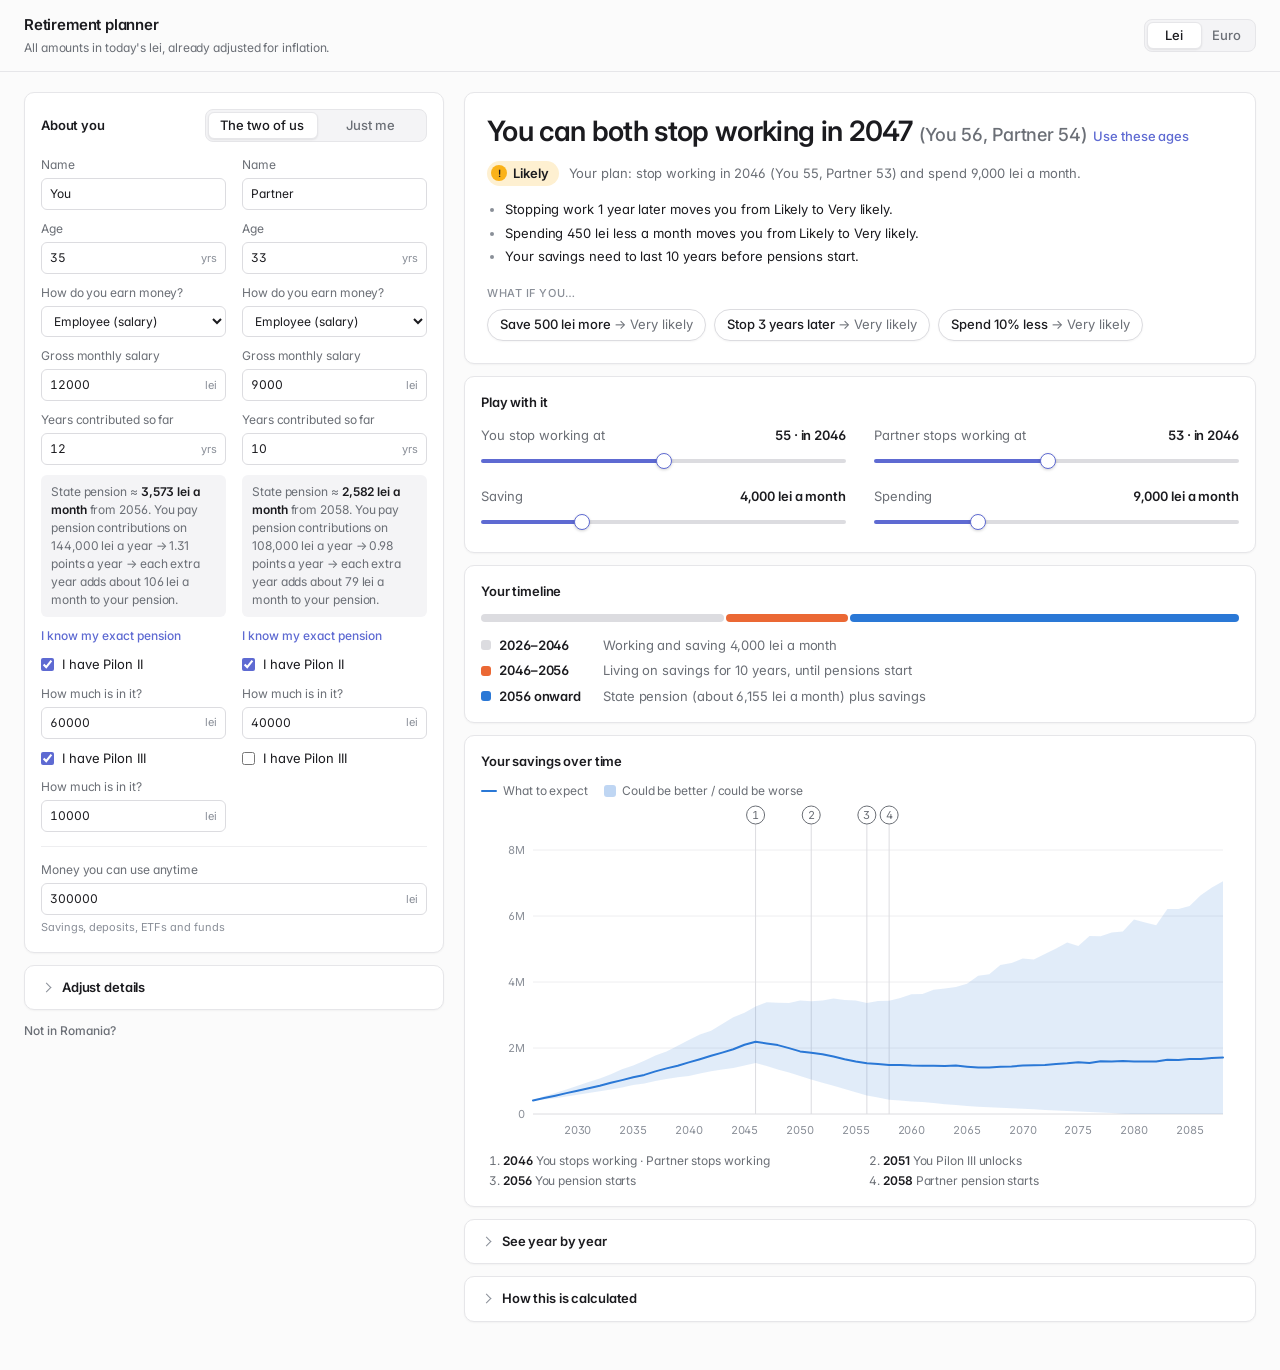
==== retirement/index.html @ 1a61c6ea "Add files via upload" ====
<!DOCTYPE html>
<html lang="en">
<head>
<meta charset="utf-8">
<meta name="viewport" content="width=device-width, initial-scale=1">
<title>Retirement planner</title>
<link rel="preconnect" href="https://fonts.googleapis.com">
<link rel="preconnect" href="https://fonts.gstatic.com" crossorigin>
<link rel="stylesheet" href="https://fonts.googleapis.com/css2?family=Inter:wght@400;500;600&display=swap">
<link rel="stylesheet" href="styles.css?v=4">
</head>
<body>
<header class="top">
  <div>
    <h1>Retirement planner</h1>
    <p class="sub" id="moneyNote"></p>
  </div>
  <div class="seg" id="currency" role="group" aria-label="Currency">
    <button type="button" data-cur="RON">Lei</button>
    <button type="button" data-cur="EUR">Euro</button>
  </div>
</header>

<main class="layout">
  <form class="inputs" id="form" autocomplete="off" onsubmit="return false"></form>

  <section class="results">
    <div class="card answer" id="answer" aria-live="polite">
      <div class="headline" id="headline">Working it out…</div>
      <div class="verdict" id="verdict"></div>
      <ul class="steps" id="steps"></ul>
      <p class="eyebrow">What if you…</p>
      <div class="whatif" id="whatif"></div>
    </div>

    <div class="card" id="playCard">
      <h2>Play with it</h2>
      <div class="play" id="play"></div>
    </div>

    <div class="card">
      <h2>Your timeline</h2>
      <div id="timeline"></div>
    </div>

    <div class="card">
      <h2>Your savings over time</h2>
      <div class="legend" id="wealthLegend"></div>
      <div class="chart" id="wealthChart"></div>
      <ol class="milestones" id="wealthMilestones"></ol>
    </div>

    <details class="card" id="yearCard">
      <summary><h2>See year by year</h2></summary>
      <p class="note">What pays for each month once you have stopped working, if markets do about as expected.</p>
      <div class="legend" id="incomeLegend"></div>
      <div class="chart" id="incomeChart"></div>
      <div class="tablewrap" id="table"></div>
    </details>

    <details class="card">
      <summary><h2>How this is calculated</h2></summary>
      <ul class="notes" id="notes"></ul>
    </details>
  </section>
</main>

<div class="tip" id="tip" hidden></div>
<script src="engine.js?v=4"></script>
<script src="app.js?v=4"></script>
</body>
</html>
---- retirement/styles.css ----
:root {
  color-scheme: light;
  --page: #fbfbfb; --surface: #ffffff; --ink: #1b1b1f; --ink2: #6b6f76; --muted: #8a8f98;
  --grid: #eeeef0; --axis: #dcdce0; --border: #e6e6e9; --field: #ffffff; --hover: #f4f4f6;
  --accent: #5e6ad2; --accent-soft: rgba(94, 106, 210, .12);
  --shadow: 0 1px 2px rgba(0, 0, 0, .04);
  /* chart series (validated palette) and status colours */
  --s1: #2a78d6; --s2: #eb6834; --s3: #1baf7a; --s4: #eda100; --s5: #e87ba4;
  --good: #0ca30c; --warning: #fab219; --critical: #d03b3b;
  /* motion: quick, ease-out, transform and opacity only */
  --ease-out: cubic-bezier(.23, 1, .32, 1);
  --fast: 140ms; --base: 220ms;
}
@media (prefers-color-scheme: dark) {
  :root {
    color-scheme: dark;
    --page: #08090a; --surface: #101113; --ink: #f7f8f8; --ink2: #9499a1; --muted: #7d828a;
    --grid: #1e2023; --axis: #2c2e33; --border: rgba(255, 255, 255, .08); --field: #0c0d0e; --hover: #17181b;
    --accent: #7c85e3; --accent-soft: rgba(124, 133, 227, .16);
    --shadow: none;
    --s1: #3987e5; --s2: #d95926; --s3: #199e70; --s4: #c98500; --s5: #d55181;
  }
}
* { box-sizing: border-box; }
body {
  margin: 0; background: var(--page); color: var(--ink);
  font: 13px/1.5 "Inter", system-ui, -apple-system, "Segoe UI", sans-serif;
  font-feature-settings: "cv11", "ss01"; letter-spacing: -0.006em;
  -webkit-font-smoothing: antialiased; text-rendering: optimizeLegibility;
}
h1 { font-size: 15px; font-weight: 600; margin: 0; letter-spacing: -0.012em; }
h2 { font-size: 13px; font-weight: 600; margin: 0 0 2px; letter-spacing: -0.01em; }
h3 { font-size: 12px; font-weight: 600; margin: 0 0 8px; }
.sub, .note { color: var(--ink2); margin: 2px 0 0; font-size: 12px; }
.top { display: flex; justify-content: space-between; align-items: center; gap: 16px; padding: 14px 24px; flex-wrap: wrap; border-bottom: 1px solid var(--border); margin-bottom: 20px; }
.layout { display: grid; grid-template-columns: minmax(340px, 420px) minmax(0, 1fr); gap: 20px; padding: 0 24px 48px; align-items: start; max-width: 1360px; margin: 0 auto; }

.card { background: var(--surface); border: 1px solid var(--border); border-radius: 10px; padding: 16px; box-shadow: var(--shadow); }
.inputs, .results { display: grid; grid-template-columns: minmax(0, 1fr); gap: 12px; min-width: 0; }
details.card { padding: 12px 16px; interpolate-size: allow-keywords; }
details.card > summary { cursor: pointer; list-style: none; display: flex; align-items: center; gap: 8px; border-radius: 6px; user-select: none; }
details.card > summary::-webkit-details-marker { display: none; }
details.card > summary::before { content: ""; width: 6px; height: 6px; border-right: 1.5px solid var(--muted); border-bottom: 1.5px solid var(--muted); transform: rotate(-45deg); transition: transform var(--base) var(--ease-out); margin: 0 4px 0 2px; }
details.card[open] > summary::before { transform: rotate(45deg); }
details.card > summary h2 { margin: 0; transition: color var(--fast) ease; }
details.card[open] > summary { margin-bottom: 12px; }
details.card::details-content { block-size: 0; opacity: 0; overflow: clip; transition: block-size var(--base) var(--ease-out), opacity var(--base) var(--ease-out), content-visibility var(--base) allow-discrete; }
details.card[open]::details-content { block-size: auto; opacity: 1; }
details.card .note { margin: 0 0 10px; }
details.card .people + .note { margin: 10px 0 0; }

/* Fields */
.grid2 { display: grid; grid-template-columns: 1fr 1fr; gap: 10px 12px; }
.grid2.sep { align-items: end; }
.f { display: flex; flex-direction: column; gap: 4px; font-size: 12px; color: var(--ink2); min-width: 0; }
.f small { color: var(--muted); font-size: 11px; }
.inp { display: flex; align-items: center; background: var(--field); border: 1px solid var(--axis); border-radius: 6px; transition: border-color var(--fast) ease, box-shadow var(--fast) ease; }
.inp:focus-within { border-color: var(--accent); box-shadow: 0 0 0 3px var(--accent-soft); }
.inp input, .inp select { flex: 1; min-width: 0; border: 0; background: transparent; color: var(--ink); font: inherit; padding: 6px 8px; outline: none; font-variant-numeric: tabular-nums; }
.inp em { font-style: normal; color: var(--muted); padding-right: 8px; font-size: 11px; white-space: nowrap; }
.check { flex-direction: row; align-items: center; gap: 8px; font-size: 13px; color: var(--ink); grid-column: 1 / -1; cursor: pointer; }
.check input { accent-color: var(--accent); margin: 0; }
.wide { grid-column: 1 / -1; }
.sep { margin-top: 14px; padding-top: 14px; border-top: 1px solid var(--grid); }
.gap { margin-top: 10px; }
.people { display: grid; grid-template-columns: 1fr 1fr; gap: 16px; }
.people > div { display: grid; gap: 10px; align-content: start; min-width: 0; }
.people.one { grid-template-columns: 1fr; }
.people.one > div { grid-template-columns: 1fr 1fr; }
.people > div > .wide, .people > div > .check, .people > div > .explain { grid-column: 1 / -1; }
.explain { margin: 0; font-size: 12px; color: var(--ink2); background: var(--hover); border-radius: 6px; padding: 8px 10px; }
.explain b { color: var(--ink); font-weight: 600; }
.cardhead { display: flex; justify-content: space-between; align-items: center; gap: 12px; margin-bottom: 14px; flex-wrap: wrap; }
.cardhead h2 { margin: 0; }
#adjust h3 { margin: 18px 0 8px; padding-top: 14px; border-top: 1px solid var(--grid); }
#adjust h3:first-of-type { border-top: 0; padding-top: 0; margin-top: 0; }

/* Buttons */
.btn { border: 1px solid var(--axis); background: var(--field); color: var(--ink); border-radius: 6px; padding: 5px 10px; font: inherit; font-weight: 500; cursor: pointer; box-shadow: var(--shadow); transition: transform var(--fast) var(--ease-out), background-color var(--fast) ease, border-color var(--fast) ease; }
.btn:active { transform: scale(.97); }
.btn:focus-visible, .seg button:focus-visible, summary:focus-visible { outline: 2px solid var(--accent); outline-offset: 2px; }
.btn.link { border: 0; background: none; box-shadow: none; padding: 0; color: var(--accent); font-weight: 500; }
.btn.link.wide { justify-self: start; font-size: 12px; text-align: left; }
#reset, #showCountry { justify-self: start; color: var(--ink2); font-size: 12px; }
.chip { border-radius: 999px; padding: 5px 12px; }
.chip span { color: var(--ink2); font-weight: 400; }
@media (hover: hover) {
  .btn:hover { background: var(--hover); border-color: var(--muted); }
  .btn.link:hover { background: none; text-decoration: underline; }
  details.card > summary:hover h2 { color: var(--accent); }
}
/* Segmented control with a sliding thumb */
.seg { position: relative; display: inline-grid; grid-template-columns: 1fr 1fr; padding: 2px; background: var(--hover); border: 1px solid var(--border); border-radius: 8px; }
.seg::before { content: ""; position: absolute; top: 2px; bottom: 2px; left: 2px; width: calc(50% - 2px); border-radius: 6px; background: var(--surface); border: 1px solid var(--border); box-shadow: 0 1px 2px rgba(0, 0, 0, .08); transition: transform var(--base) var(--ease-out); }
.seg:has(button:last-child[aria-pressed="true"])::before { transform: translateX(100%); }
.seg button { position: relative; border: 0; background: transparent; color: var(--ink2); font: inherit; font-weight: 500; padding: 4px 12px; cursor: pointer; white-space: nowrap; transition: color var(--fast) ease; }
.seg button[aria-pressed="true"] { color: var(--ink); }
.row { display: flex; gap: 8px; align-items: center; }
.row .inp { flex: 1; }
.scen { list-style: none; margin: 10px 0 0; padding: 0; display: grid; gap: 6px; }
.scen li { display: flex; align-items: center; gap: 8px; }
.scen li span { flex: 1; overflow: hidden; text-overflow: ellipsis; white-space: nowrap; }

/* Answer */
.answer { padding: 22px; }
.headline { font-size: 28px; font-weight: 600; line-height: 1.15; letter-spacing: -0.024em; text-wrap: balance; }
.headline .who { color: var(--ink2); font-weight: 500; font-size: 18px; letter-spacing: -0.012em; white-space: nowrap; }
.headline .btn.link { font-size: 13px; letter-spacing: -0.006em; }
.headline, .steps, .whatif { transition: opacity var(--fast) ease; }
.stale .headline, .stale .steps, .stale .whatif { opacity: .5; }
.headline.swap { animation: swap 260ms var(--ease-out); }
.verdict { display: flex; gap: 10px; align-items: center; flex-wrap: wrap; margin-top: 14px; color: var(--ink2); }
.status { display: inline-flex; align-items: center; gap: 6px; font-weight: 600; color: var(--ink); padding: 3px 10px 3px 4px; border-radius: 999px; }
.status i { width: 16px; height: 16px; border-radius: 50%; display: inline-grid; place-items: center; color: #fff; font-style: normal; font-size: 10px; }
.status.good { background: color-mix(in srgb, var(--good) 14%, transparent); } .status.good i { background: var(--good); }
.status.warning { background: color-mix(in srgb, var(--warning) 20%, transparent); } .status.warning i { background: var(--warning); color: #1b1b1f; }
.status.critical { background: color-mix(in srgb, var(--critical) 14%, transparent); } .status.critical i { background: var(--critical); }
.status.pop { animation: pop 320ms var(--ease-out); }
.steps { margin: 14px 0 0; padding-left: 18px; display: grid; gap: 4px; }
.steps li::marker { color: var(--muted); }
.eyebrow { margin: 18px 0 8px; color: var(--muted); font-size: 11px; font-weight: 500; text-transform: uppercase; letter-spacing: .05em; }
.whatif { display: flex; flex-wrap: wrap; gap: 8px; }

/* Sliders */
.play { display: grid; grid-template-columns: repeat(auto-fit, minmax(260px, 1fr)); gap: 0 28px; }
.sl { display: block; margin-top: 12px; color: var(--ink2); }
.sl span { display: flex; justify-content: space-between; gap: 12px; }
.sl b { color: var(--ink); font-weight: 600; font-variant-numeric: tabular-nums; }
.sl input { -webkit-appearance: none; appearance: none; width: 100%; height: 18px; margin: 6px 0 0; background: transparent; cursor: pointer; }
.sl input::-webkit-slider-runnable-track { height: 4px; border-radius: 2px; background: linear-gradient(to right, var(--accent) var(--p, 0%), var(--axis) var(--p, 0%)); }
.sl input::-moz-range-track { height: 4px; border-radius: 2px; background: linear-gradient(to right, var(--accent) var(--p, 0%), var(--axis) var(--p, 0%)); }
.sl input::-webkit-slider-thumb { -webkit-appearance: none; width: 16px; height: 16px; margin-top: -6px; border-radius: 50%; background: var(--surface); border: 1.5px solid var(--accent); box-shadow: 0 1px 3px rgba(0, 0, 0, .18); transition: transform var(--fast) var(--ease-out), box-shadow var(--fast) ease; }
.sl input::-moz-range-thumb { width: 14px; height: 14px; border-radius: 50%; background: var(--surface); border: 1.5px solid var(--accent); box-shadow: 0 1px 3px rgba(0, 0, 0, .18); }
.sl input:active::-webkit-slider-thumb { transform: scale(1.15); box-shadow: 0 0 0 5px var(--accent-soft); }
.sl input:focus-visible { outline: none; }
.sl input:focus-visible::-webkit-slider-thumb { box-shadow: 0 0 0 4px var(--accent-soft); }

/* Timeline */
.tl { display: flex; height: 8px; margin: 12px 0 14px; }
.tl i { flex-basis: 0; min-width: 0; border-radius: 4px; transition: flex-grow 320ms var(--ease-out); }
.tl i.on { min-width: 6px; margin-right: 2px; }
.tl i.on:last-child { margin-right: 0; }
.tlrows { list-style: none; margin: 0; padding: 0; display: grid; gap: 6px; }
.tlrows li { display: grid; grid-template-columns: 10px 96px 1fr; gap: 8px; align-items: baseline; }
.tlrows .key { align-self: center; width: 10px; height: 10px; }
.tlrows b { font-weight: 600; font-variant-numeric: tabular-nums; }
.tlrows span { color: var(--ink2); }

/* Charts */
.legend { display: flex; flex-wrap: wrap; gap: 6px 16px; margin: 10px 0 4px; font-size: 12px; color: var(--ink2); }
.legend span { display: inline-flex; align-items: center; gap: 6px; }
.key { width: 12px; height: 12px; border-radius: 3px; display: inline-block; }
.key.line { height: 2px; width: 16px; border-radius: 1px; }
.chart { position: relative; }
.chart svg { display: block; width: 100%; height: auto; }
.chart text { font-size: 11px; fill: var(--muted); font-variant-numeric: tabular-nums; }
.chart .ms { fill: var(--ink2); }
.milestones { margin: 8px 0 0; padding-left: 22px; color: var(--ink2); font-size: 12px; display: grid; grid-template-columns: repeat(auto-fit, minmax(230px, 1fr)); gap: 2px 24px; }
.milestones b { color: var(--ink); font-weight: 600; }
.empty { color: var(--ink2); padding: 24px 0; }
.tip { position: fixed; z-index: 10; pointer-events: none; background: var(--surface); color: var(--ink); border: 1px solid var(--border); box-shadow: 0 8px 24px rgba(0, 0, 0, .14), 0 1px 2px rgba(0, 0, 0, .08); border-radius: 8px; padding: 8px 10px; font-size: 12px; min-width: 170px; animation: tipIn var(--fast) var(--ease-out); }
.tip b { display: block; margin-bottom: 2px; }
.tip .ages { color: var(--ink2); margin-bottom: 4px; }
.tip div.r { display: flex; justify-content: space-between; gap: 14px; align-items: center; }
.tip div.r span:first-child { display: inline-flex; align-items: center; gap: 6px; color: var(--ink2); }
.tip div.r span:last-child { font-variant-numeric: tabular-nums; }

.tablewrap { overflow-x: auto; }
#yearCard .tablewrap { margin-top: 16px; }
table { border-collapse: collapse; width: 100%; font-size: 12px; font-variant-numeric: tabular-nums; white-space: nowrap; }
th, td { text-align: right; padding: 6px 10px; border-bottom: 1px solid var(--grid); }
th { color: var(--ink2); font-weight: 500; position: sticky; top: 0; background: var(--surface); }
th:nth-child(-n+3), td:nth-child(-n+3) { text-align: left; }
td.short { color: var(--critical); font-weight: 600; }
@media (hover: hover) { tbody tr:hover td { background: var(--hover); } }
.notes { margin: 0; padding-left: 18px; color: var(--ink2); display: grid; gap: 6px; }

/* Motion */
@keyframes swap { from { opacity: 0; transform: translateY(6px); filter: blur(4px); } }
@keyframes pop { from { transform: scale(.9); opacity: .4; } }
@keyframes tipIn { from { opacity: 0; transform: scale(.97); } }
@keyframes rise { from { opacity: 0; transform: translateY(8px); } }
/* First paint only: cards settle in, staggered */
.intro .card { animation: rise 420ms var(--ease-out) backwards; }
.intro .results > :nth-child(2), .intro .inputs > :nth-child(2) { animation-delay: 50ms; }
.intro .results > :nth-child(3), .intro .inputs > :nth-child(3) { animation-delay: 100ms; }
.intro .results > :nth-child(n+4), .intro .inputs > :nth-child(n+4) { animation-delay: 150ms; }
@media (prefers-reduced-motion: reduce) {
  *, *::before, *::after { animation: none !important; transition: none !important; }
}

/* Phone: answer and sliders first, then the form, then the charts */
@media (max-width: 900px) {
  .top { padding: 12px 16px; margin-bottom: 12px; }
  .layout { grid-template-columns: minmax(0, 1fr); padding: 0 16px 32px; gap: 12px; }
  .results { display: contents; }
  .results > * { order: 4; min-width: 0; }
  #answer { order: 1; }
  #playCard { order: 2; }
  .inputs { order: 3; }
  .headline { font-size: 24px; }
}
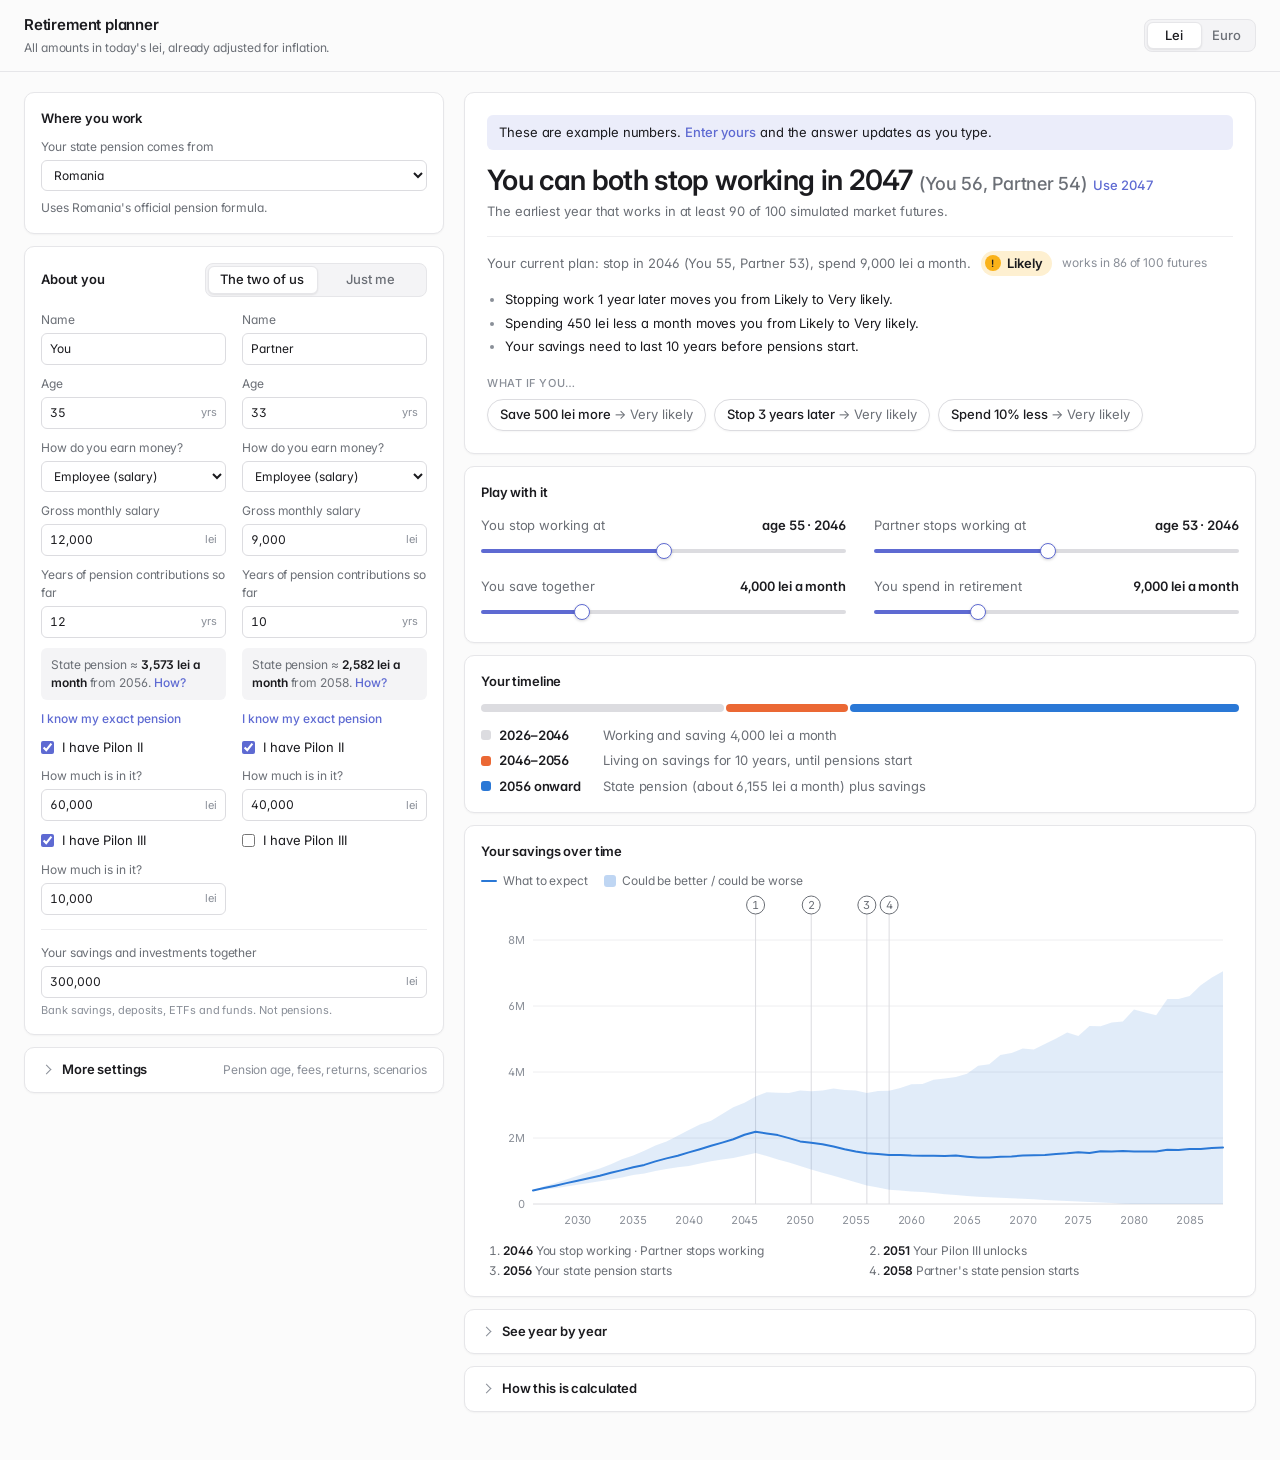
==== commit 331b30a5: "Planner UX: country first, readable amounts, clearer answer - Country picker is now the first card (" ====
--- a/retirement/index.html
+++ b/retirement/index.html
@@ -7,7 +7,7 @@
 <link rel="preconnect" href="https://fonts.googleapis.com">
 <link rel="preconnect" href="https://fonts.gstatic.com" crossorigin>
 <link rel="stylesheet" href="https://fonts.googleapis.com/css2?family=Inter:wght@400;500;600&display=swap">
-<link rel="stylesheet" href="styles.css?v=4">
+<link rel="stylesheet" href="styles.css?v=5">
 </head>
 <body>
 <header class="top">
@@ -26,7 +26,9 @@
 
   <section class="results">
     <div class="card answer" id="answer" aria-live="polite">
+      <p class="example" id="example" hidden>These are example numbers. <button type="button" class="btn link" id="exampleGo">Enter yours</button> and the answer updates as you type.</p>
       <div class="headline" id="headline">Working it out…</div>
+      <p class="headnote" id="headnote"></p>
       <div class="verdict" id="verdict"></div>
       <ul class="steps" id="steps"></ul>
       <p class="eyebrow">What if you…</p>
@@ -66,7 +68,7 @@
 </main>
 
 <div class="tip" id="tip" hidden></div>
-<script src="engine.js?v=4"></script>
-<script src="app.js?v=4"></script>
+<script src="engine.js?v=5"></script>
+<script src="app.js?v=5"></script>
 </body>
 </html>
--- a/retirement/styles.css
+++ b/retirement/styles.css
@@ -70,6 +70,11 @@
 .people > div > .wide, .people > div > .check, .people > div > .explain { grid-column: 1 / -1; }
 .explain { margin: 0; font-size: 12px; color: var(--ink2); background: var(--hover); border-radius: 6px; padding: 8px 10px; }
 .explain b { color: var(--ink); font-weight: 600; }
+.explain .btn.link { font-size: 12px; }
+.explain .how { display: block; margin-top: 6px; }
+#countryCard h2 { margin-bottom: 10px; }
+#countryCard .note { margin-top: 8px; }
+details.card > summary .sumnote { margin-left: auto; color: var(--muted); font-size: 12px; text-align: right; }
 .cardhead { display: flex; justify-content: space-between; align-items: center; gap: 12px; margin-bottom: 14px; flex-wrap: wrap; }
 .cardhead h2 { margin: 0; }
 #adjust h3 { margin: 18px 0 8px; padding-top: 14px; border-top: 1px solid var(--grid); }
@@ -81,7 +86,7 @@
 .btn:focus-visible, .seg button:focus-visible, summary:focus-visible { outline: 2px solid var(--accent); outline-offset: 2px; }
 .btn.link { border: 0; background: none; box-shadow: none; padding: 0; color: var(--accent); font-weight: 500; }
 .btn.link.wide { justify-self: start; font-size: 12px; text-align: left; }
-#reset, #showCountry { justify-self: start; color: var(--ink2); font-size: 12px; }
+#reset { justify-self: start; color: var(--ink2); font-size: 12px; }
 .chip { border-radius: 999px; padding: 5px 12px; }
 .chip span { color: var(--ink2); font-weight: 400; }
 @media (hover: hover) {
@@ -109,7 +114,11 @@
 .headline, .steps, .whatif { transition: opacity var(--fast) ease; }
 .stale .headline, .stale .steps, .stale .whatif { opacity: .5; }
 .headline.swap { animation: swap 260ms var(--ease-out); }
-.verdict { display: flex; gap: 10px; align-items: center; flex-wrap: wrap; margin-top: 14px; color: var(--ink2); }
+.headnote { margin: 6px 0 0; color: var(--ink2); }
+.example { margin: 0 0 14px; padding: 8px 12px; border-radius: 6px; background: var(--accent-soft); color: var(--ink); }
+.example[hidden] { display: none; }
+.verdict { display: flex; gap: 8px 10px; align-items: center; flex-wrap: wrap; margin-top: 14px; padding-top: 14px; border-top: 1px solid var(--grid); color: var(--ink2); }
+.verdict .odds { color: var(--muted); font-size: 12px; }
 .status { display: inline-flex; align-items: center; gap: 6px; font-weight: 600; color: var(--ink); padding: 3px 10px 3px 4px; border-radius: 999px; }
 .status i { width: 16px; height: 16px; border-radius: 50%; display: inline-grid; place-items: center; color: #fff; font-style: normal; font-size: 10px; }
 .status.good { background: color-mix(in srgb, var(--good) 14%, transparent); } .status.good i { background: var(--good); }
@@ -197,6 +206,9 @@
   .results > * { order: 4; min-width: 0; }
   #answer { order: 1; }
   #playCard { order: 2; }
-  .inputs { order: 3; }
+  .inputs { display: contents; }
+  .inputs > * { order: 3; min-width: 0; }
+  .inputs > #countryCard { order: 0; }
+  details.card > summary .sumnote { display: none; }
   .headline { font-size: 24px; }
 }
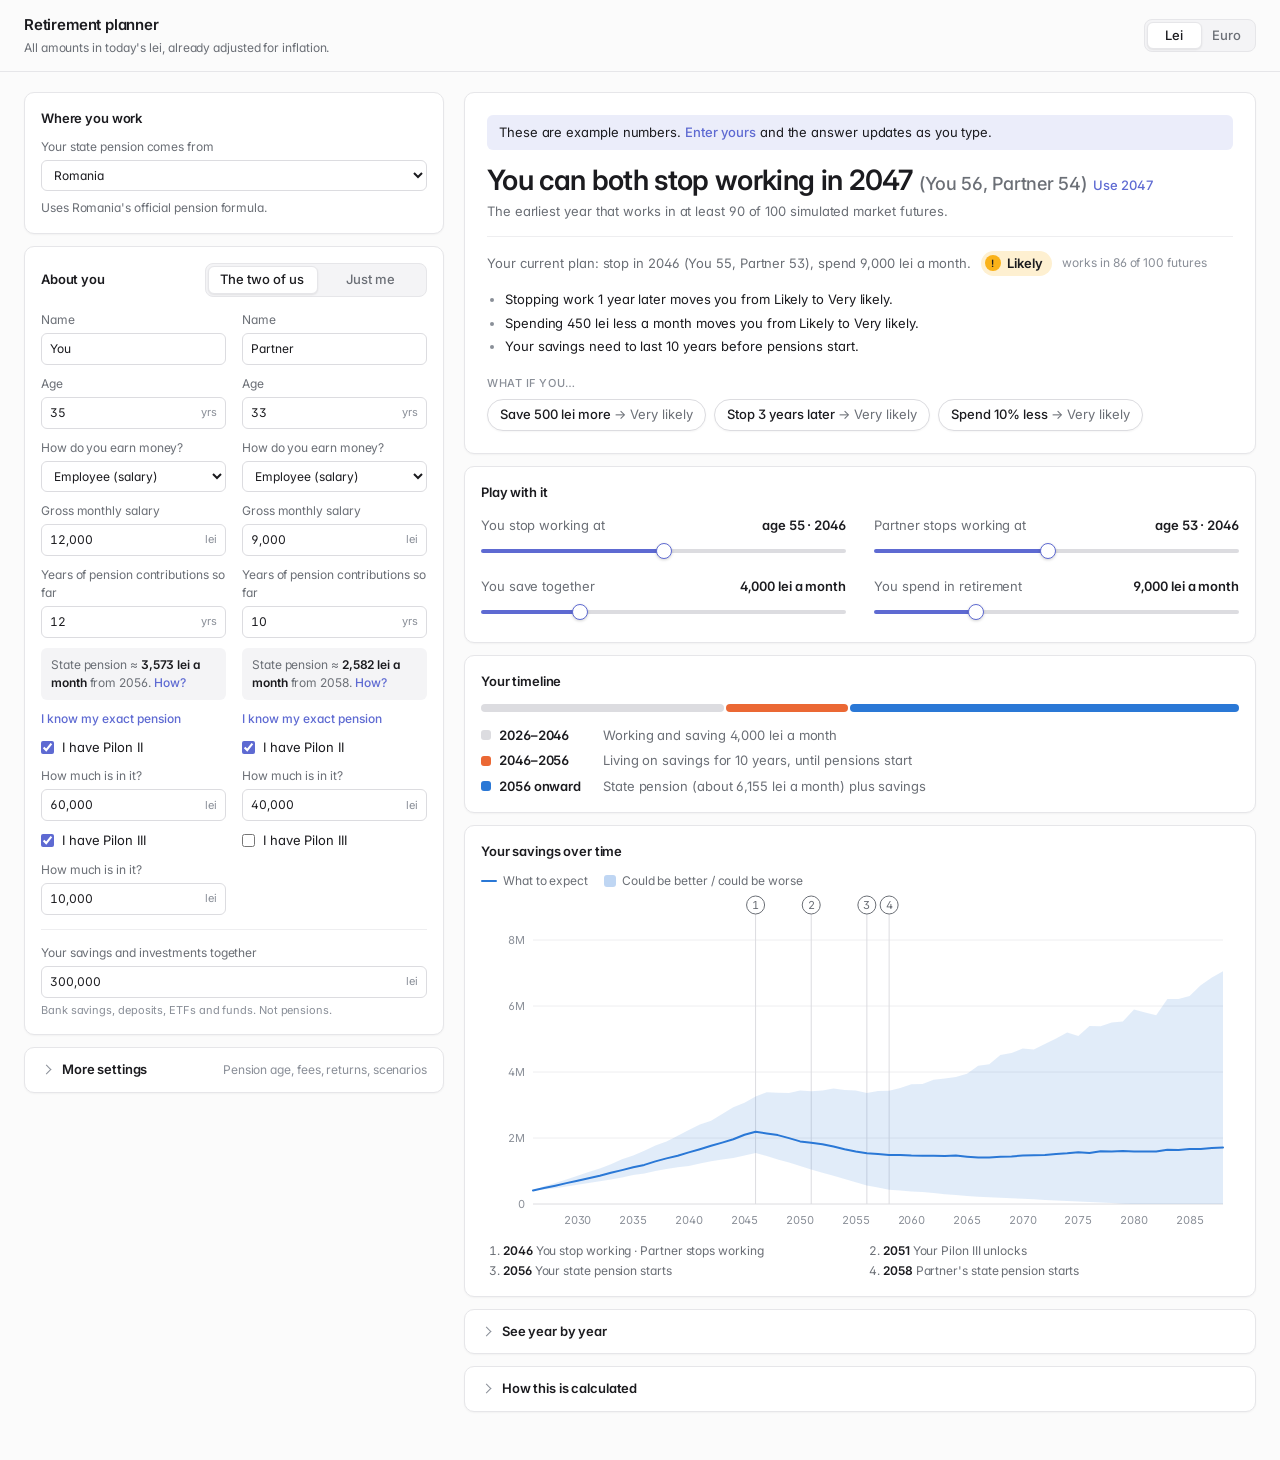
==== commit 162cc6af: "Currency switcher follows the country - Romania: Lei/Euro, Poland: Złoty/Euro, euro countries: Euro " ====
--- a/retirement/index.html
+++ b/retirement/index.html
@@ -7,7 +7,7 @@
 <link rel="preconnect" href="https://fonts.googleapis.com">
 <link rel="preconnect" href="https://fonts.gstatic.com" crossorigin>
 <link rel="stylesheet" href="https://fonts.googleapis.com/css2?family=Inter:wght@400;500;600&display=swap">
-<link rel="stylesheet" href="styles.css?v=5">
+<link rel="stylesheet" href="styles.css?v=6">
 </head>
 <body>
 <header class="top">
@@ -68,7 +68,7 @@
 </main>
 
 <div class="tip" id="tip" hidden></div>
-<script src="engine.js?v=5"></script>
-<script src="app.js?v=5"></script>
+<script src="engine.js?v=6"></script>
+<script src="app.js?v=6"></script>
 </body>
 </html>
--- a/retirement/styles.css
+++ b/retirement/styles.css
@@ -95,6 +95,7 @@
   details.card > summary:hover h2 { color: var(--accent); }
 }
 /* Segmented control with a sliding thumb */
+.seg[hidden] { display: none; }
 .seg { position: relative; display: inline-grid; grid-template-columns: 1fr 1fr; padding: 2px; background: var(--hover); border: 1px solid var(--border); border-radius: 8px; }
 .seg::before { content: ""; position: absolute; top: 2px; bottom: 2px; left: 2px; width: calc(50% - 2px); border-radius: 6px; background: var(--surface); border: 1px solid var(--border); box-shadow: 0 1px 2px rgba(0, 0, 0, .08); transition: transform var(--base) var(--ease-out); }
 .seg:has(button:last-child[aria-pressed="true"])::before { transform: translateX(100%); }
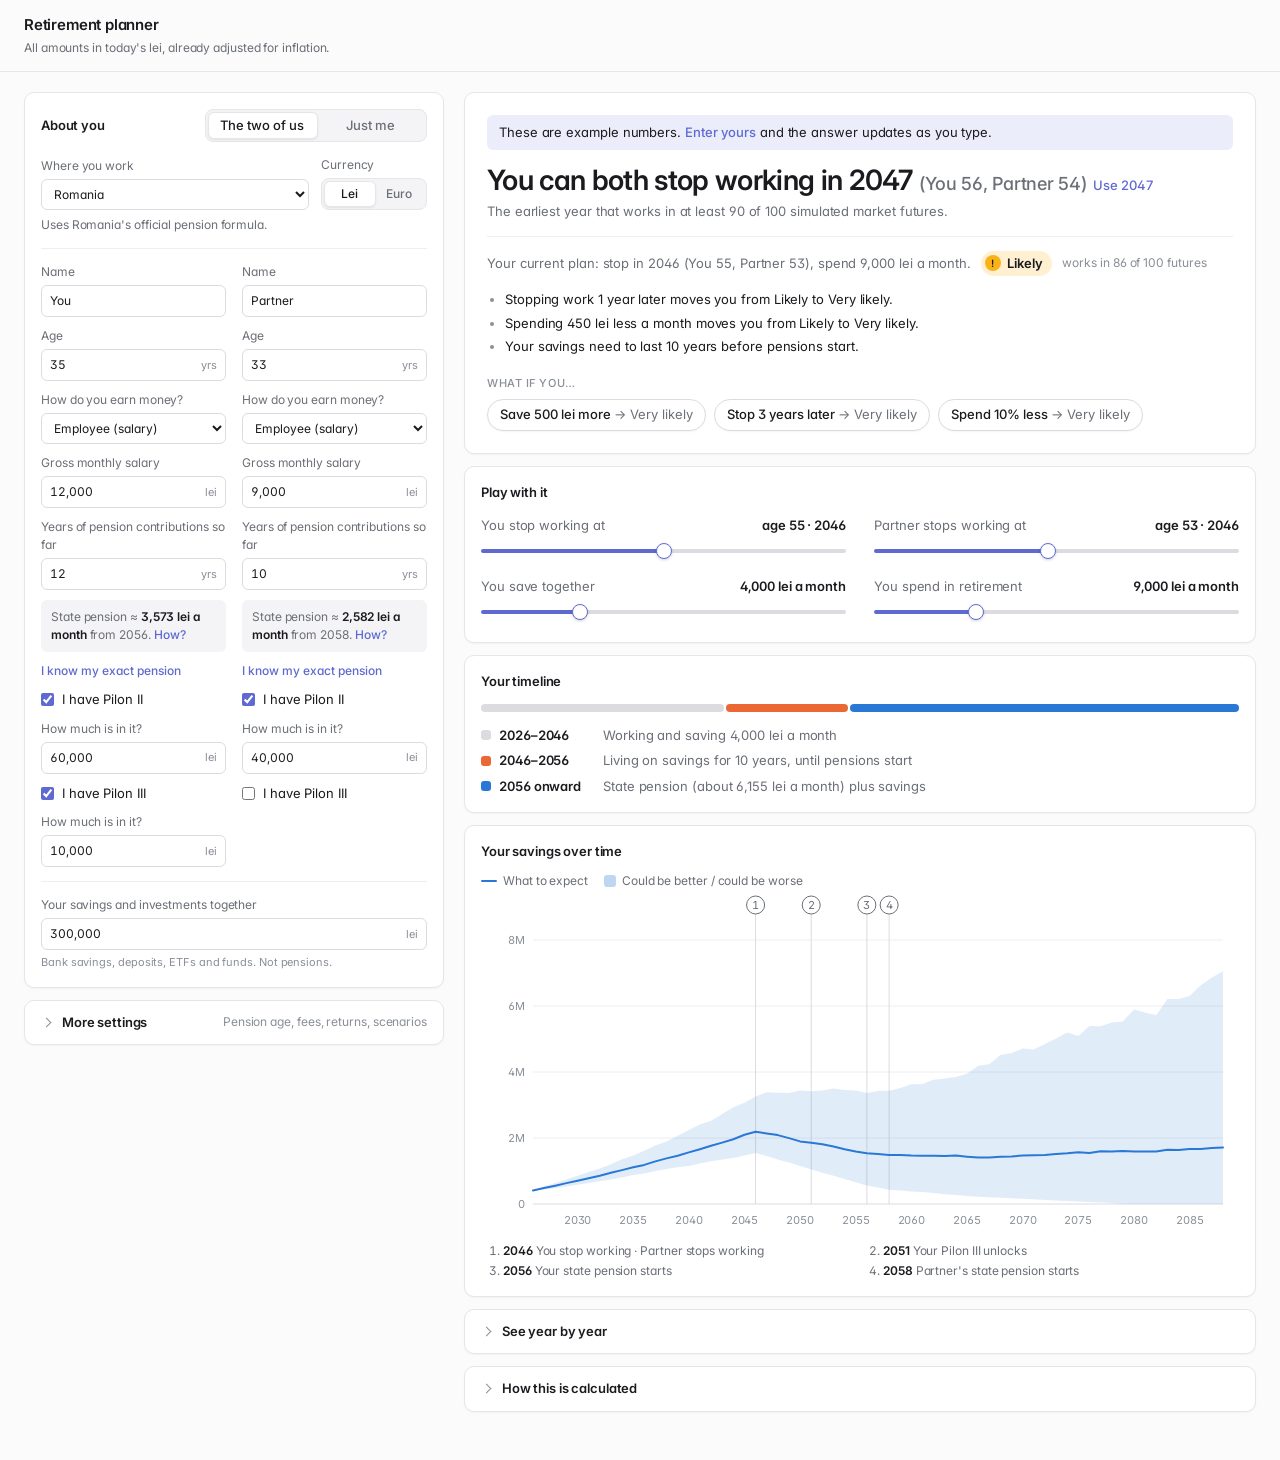
==== commit 393677dd: "Move country and currency into the About you card Co-Authored-By: Claude Opus 5.5 <noreply@anthropic" ====
--- a/retirement/index.html
+++ b/retirement/index.html
@@ -7,17 +7,13 @@
 <link rel="preconnect" href="https://fonts.googleapis.com">
 <link rel="preconnect" href="https://fonts.gstatic.com" crossorigin>
 <link rel="stylesheet" href="https://fonts.googleapis.com/css2?family=Inter:wght@400;500;600&display=swap">
-<link rel="stylesheet" href="styles.css?v=6">
+<link rel="stylesheet" href="styles.css?v=7">
 </head>
 <body>
 <header class="top">
   <div>
     <h1>Retirement planner</h1>
     <p class="sub" id="moneyNote"></p>
-  </div>
-  <div class="seg" id="currency" role="group" aria-label="Currency">
-    <button type="button" data-cur="RON">Lei</button>
-    <button type="button" data-cur="EUR">Euro</button>
   </div>
 </header>
 
@@ -68,7 +64,7 @@
 </main>
 
 <div class="tip" id="tip" hidden></div>
-<script src="engine.js?v=6"></script>
-<script src="app.js?v=6"></script>
+<script src="engine.js?v=7"></script>
+<script src="app.js?v=7"></script>
 </body>
 </html>
--- a/retirement/styles.css
+++ b/retirement/styles.css
@@ -72,8 +72,11 @@
 .explain b { color: var(--ink); font-weight: 600; }
 .explain .btn.link { font-size: 12px; }
 .explain .how { display: block; margin-top: 6px; }
-#countryCard h2 { margin-bottom: 10px; }
-#countryCard .note { margin-top: 8px; }
+/* Country and currency row at the top of About you */
+.where { display: flex; gap: 12px; align-items: end; }
+.where > .f.wide { flex: 1; }
+.where .seg { align-self: start; }
+.where-note { margin: 6px 0 14px !important; padding-bottom: 14px; border-bottom: 1px solid var(--grid); }
 details.card > summary .sumnote { margin-left: auto; color: var(--muted); font-size: 12px; text-align: right; }
 .cardhead { display: flex; justify-content: space-between; align-items: center; gap: 12px; margin-bottom: 14px; flex-wrap: wrap; }
 .cardhead h2 { margin: 0; }
@@ -209,7 +212,6 @@
   #playCard { order: 2; }
   .inputs { display: contents; }
   .inputs > * { order: 3; min-width: 0; }
-  .inputs > #countryCard { order: 0; }
   details.card > summary .sumnote { display: none; }
   .headline { font-size: 24px; }
 }
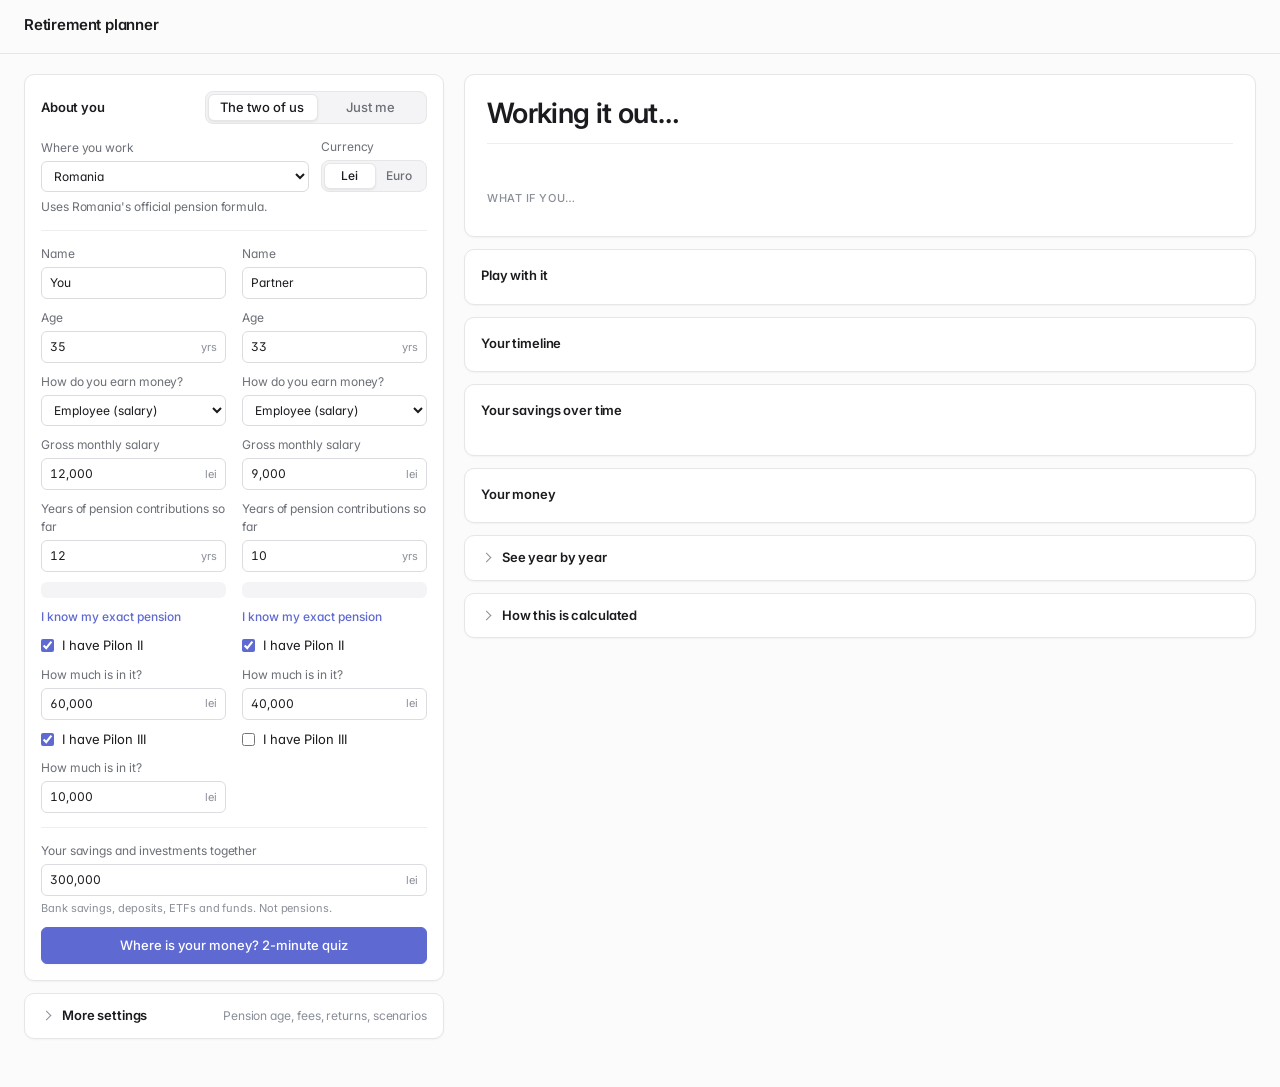
==== commit 34a7add6: "Quiz panel, account editor and the Your money card - Full-screen quiz with live preview, keyboard su" ====
--- a/retirement/index.html
+++ b/retirement/index.html
@@ -7,7 +7,7 @@
 <link rel="preconnect" href="https://fonts.googleapis.com">
 <link rel="preconnect" href="https://fonts.gstatic.com" crossorigin>
 <link rel="stylesheet" href="https://fonts.googleapis.com/css2?family=Inter:wght@400;500;600&display=swap">
-<link rel="stylesheet" href="styles.css?v=7">
+<link rel="stylesheet" href="styles.css?v=8">
 </head>
 <body>
 <header class="top">
@@ -48,6 +48,11 @@
       <ol class="milestones" id="wealthMilestones"></ol>
     </div>
 
+    <div class="card" id="moneyCard">
+      <h2>Your money</h2>
+      <div id="money"></div>
+    </div>
+
     <details class="card" id="yearCard">
       <summary><h2>See year by year</h2></summary>
       <p class="note">What pays for each month once you have stopped working, if markets do about as expected.</p>
@@ -64,7 +69,9 @@
 </main>
 
 <div class="tip" id="tip" hidden></div>
-<script src="engine.js?v=7"></script>
-<script src="app.js?v=7"></script>
+<div class="quiz" id="quiz" role="dialog" aria-modal="true" hidden></div>
+<script src="engine.js?v=8"></script>
+<script src="quiz.js?v=8"></script>
+<script src="app.js?v=8"></script>
 </body>
 </html>
--- a/retirement/styles.css
+++ b/retirement/styles.css
@@ -202,6 +202,98 @@
   *, *::before, *::after { animation: none !important; transition: none !important; }
 }
 
+/* Primary button and pressed chips */
+.btn.primary { background: var(--accent); border-color: var(--accent); color: #fff; }
+.btn.primary.wide { justify-self: stretch; padding: 8px 12px; }
+.chip[aria-pressed="true"] { border-color: var(--accent); background: var(--accent-soft); color: var(--ink); }
+@media (hover: hover) { .btn.primary:hover { background: color-mix(in srgb, var(--accent) 88%, #000); border-color: transparent; } }
+
+/* Accounts in About you */
+.accsum { display: grid; gap: 8px; }
+.acclist { list-style: none; margin: 0; padding: 0; display: grid; gap: 4px; }
+.acclist li { display: flex; justify-content: space-between; gap: 12px; }
+.acclist li span { color: var(--ink2); }
+.acclist b { font-weight: 500; font-variant-numeric: tabular-nums; white-space: nowrap; }
+.acclist li.tot { border-top: 1px solid var(--grid); padding-top: 6px; margin-top: 2px; }
+.acclist li.tot span, .acclist li.tot b { color: var(--ink); font-weight: 600; }
+.row.links { gap: 16px; flex-wrap: wrap; }
+.row.links .btn.link { font-size: 12px; }
+.confirm { background: var(--hover); border-radius: 6px; padding: 10px 12px; display: grid; gap: 8px; }
+.confirm p { margin: 0; }
+
+/* Account editor in More settings */
+.accts { display: grid; gap: 10px; }
+.acct { display: grid; grid-template-columns: repeat(3, minmax(0, 1fr)); gap: 8px 10px; padding: 10px; border: 1px solid var(--border); border-radius: 8px; }
+.acct > .f.wide:first-child { grid-column: 1 / 3; }
+.acct .del { align-self: end; justify-self: end; font-size: 12px; color: var(--ink2); }
+
+/* Your money */
+.moneytop { display: grid; grid-template-columns: 150px minmax(0, 1fr); gap: 20px; align-items: center; margin-top: 8px; }
+.ring { width: 150px; height: 150px; display: block; }
+.ring .arc { transition: opacity var(--fast) ease; cursor: default; }
+.ring:hover .arc { opacity: .55; } .ring .arc:hover { opacity: 1; }
+.ring .rt { font-size: 10px; fill: var(--muted); }
+.ring .rv { font-size: 16px; font-weight: 600; fill: var(--ink); }
+.ringlegend { list-style: none; margin: 0; padding: 0; display: grid; gap: 6px; max-width: 380px; }
+.ringlegend li { display: grid; grid-template-columns: 12px minmax(0, 1fr) auto 40px; gap: 8px; align-items: center; }
+.ringlegend span { color: var(--ink2); }
+.ringlegend b { font-weight: 500; font-variant-numeric: tabular-nums; }
+.ringlegend em { font-style: normal; color: var(--muted); text-align: right; font-variant-numeric: tabular-nums; }
+.stats { display: grid; grid-template-columns: repeat(4, minmax(0, 1fr)); gap: 8px; }
+.stats div { background: var(--hover); border-radius: 6px; padding: 8px 10px; display: grid; gap: 2px; min-width: 0; }
+.stats span { color: var(--ink2); font-size: 12px; }
+.stats b { font-size: 15px; font-weight: 600; font-variant-numeric: tabular-nums; overflow-wrap: anywhere; }
+.facts { margin: 14px 0 0; padding-left: 18px; display: grid; gap: 6px; }
+.facts li::marker { color: var(--muted); }
+.moneyempty { display: flex; gap: 12px; align-items: center; justify-content: space-between; flex-wrap: wrap; margin-top: 6px; }
+.moneyempty p { margin: 0; color: var(--ink2); }
+
+/* Quiz: full-screen panel, one question at a time */
+body.quiz-open { overflow: hidden; }
+.quiz { position: fixed; inset: 0; z-index: 20; background: var(--page); display: grid; grid-template-rows: auto minmax(0, 1fr) auto; animation: rise 260ms var(--ease-out); }
+.quiz[hidden] { display: none; }
+.qtop { display: flex; align-items: center; gap: 16px; padding: 14px 24px; border-bottom: 1px solid var(--border); }
+.qprog { flex: 1; height: 4px; border-radius: 2px; background: var(--axis); overflow: hidden; }
+.qprog i { display: block; height: 100%; width: 0; background: var(--accent); border-radius: 2px; transition: width 320ms var(--ease-out); }
+.qclose { font-size: 18px; line-height: 1; padding: 4px 10px; }
+.qscroll { overflow-y: auto; }
+.qbody { max-width: 640px; margin: 0 auto; padding: 32px 24px 24px; }
+.qbody.in { animation: rise 260ms var(--ease-out); }
+.qstep { margin: 0 0 6px; color: var(--muted); font-size: 12px; }
+.qbody h2 { font-size: 22px; line-height: 1.25; letter-spacing: -0.02em; margin: 0; outline: none; }
+.qhint { margin: 6px 0 0; color: var(--ink2); }
+#qMain { margin-top: 20px; }
+.qopts { display: grid; gap: 8px; }
+.qopts.grid { grid-template-columns: repeat(2, minmax(0, 1fr)); }
+.qopts.row { grid-template-columns: repeat(3, minmax(0, 1fr)); }
+.qopts + .qopts, .qrows + .qopts, .qsl + .qopts, .qresult + .qopts { margin-top: 12px; }
+.qcard { display: grid; gap: 2px; text-align: left; font: inherit; font-size: 14px; font-weight: 500; color: var(--ink); background: var(--surface); border: 1px solid var(--border);
+  border-radius: 10px; padding: 14px 16px; cursor: pointer; box-shadow: var(--shadow); transition: border-color var(--fast) ease, background-color var(--fast) ease, transform var(--fast) var(--ease-out); }
+.qcard small { color: var(--ink2); font-weight: 400; font-size: 12px; }
+.qcard[aria-pressed="true"] { border-color: var(--accent); background: var(--accent-soft); box-shadow: inset 0 0 0 1px var(--accent); }
+.qcard:active { transform: scale(.985); }
+.qcard:focus-visible { outline: 2px solid var(--accent); outline-offset: 2px; }
+.qcard.unsure { background: transparent; box-shadow: none; border-style: dashed; color: var(--ink2); font-weight: 400; }
+@media (hover: hover) { .qcard:hover { border-color: var(--muted); } }
+.qgroup + .qgroup { margin-top: 18px; }
+.qgroup p { margin: 0 0 8px; font-weight: 500; }
+.qrows { display: grid; gap: 16px; }
+.qrow { display: grid; gap: 8px; }
+.qchips { display: flex; flex-wrap: wrap; gap: 6px; }
+.qrow .inp { max-width: 260px; }
+.qsl { font-size: 14px; }
+.qsl b { font-size: 18px; }
+.qresult { margin-top: 18px; padding: 12px 14px; border-radius: 8px; background: var(--accent-soft); display: grid; gap: 4px; }
+.qresult small { color: var(--ink2); }
+.qmoney { margin-top: -8px; }
+.qfoot { border-top: 1px solid var(--border); background: var(--surface); padding: 12px 24px; display: flex; align-items: center; justify-content: space-between; gap: 12px; flex-wrap: wrap; }
+.qpreview { margin: 0; color: var(--ink2); transition: opacity var(--fast) ease; }
+.qpreview b { color: var(--ink); font-size: 15px; }
+.qpreview.stale { opacity: .5; }
+.qnav { display: flex; gap: 8px; margin-left: auto; }
+.qnav .btn { padding: 7px 16px; }
+.qnav .btn:disabled { opacity: .4; cursor: default; }
+
 /* Phone: answer and sliders first, then the form, then the charts */
 @media (max-width: 900px) {
   .top { padding: 12px 16px; margin-bottom: 12px; }
@@ -214,4 +306,13 @@
   .inputs > * { order: 3; min-width: 0; }
   details.card > summary .sumnote { display: none; }
   .headline { font-size: 24px; }
-}
+  .moneytop { grid-template-columns: minmax(0, 1fr); gap: 14px; justify-items: center; }
+  .ringlegend { width: 100%; max-width: none; }
+  .stats { grid-template-columns: repeat(2, minmax(0, 1fr)); }
+  .qtop, .qfoot { padding-left: 16px; padding-right: 16px; }
+  .qbody { padding: 22px 16px 16px; }
+  .qbody h2 { font-size: 19px; }
+  .qopts.grid, .qopts.row { grid-template-columns: minmax(0, 1fr); }
+  .qnav { width: 100%; }
+  .qnav .btn { flex: 1; }
+}
